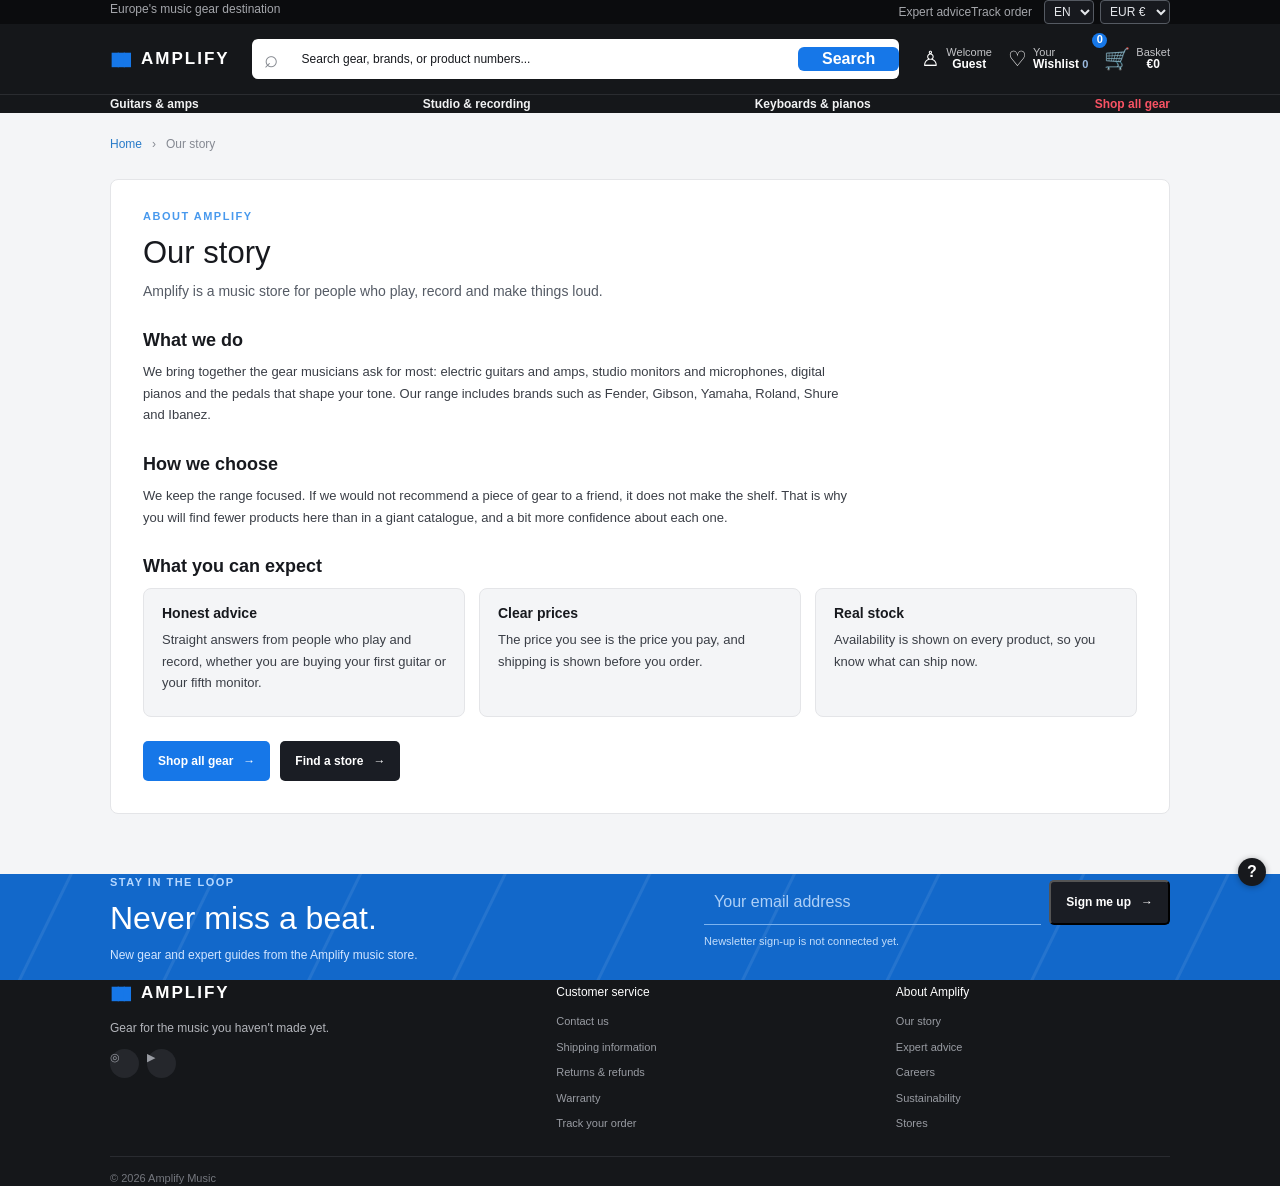
==== about.html @ 204744a4 "Add info pages, relink footer, show $ symbol, open basket after adding Co-Authored-By: Claude Sonnet" ====
<!doctype html>
<html lang="en"><head><meta charset="utf-8"><meta name="viewport" content="width=device-width, initial-scale=1"><meta name="theme-color" content="#111317"><meta name="description" content="Amplify is a music store for people who play, record and make things loud."><title>Our story — Amplify</title><link href="https://cdn.jsdelivr.net/npm/bootstrap@5.3.8/dist/css/bootstrap.min.css" rel="stylesheet" integrity="sha384-sRIl4kxILFvY47J16cr9ZwB07vP4J8+LH7qKQnuqkuIAvNWLzeN8tE5YBujZqJLB" crossorigin="anonymous">
  <link rel="stylesheet" href="style.css"><script src="https://cdn.jsdelivr.net/npm/bootstrap@5.3.8/dist/js/bootstrap.bundle.min.js" integrity="sha384-FKyoEForCGlyvwx9Hj09JcYn3nv7wiPVlz7YYwJrWVcXK/BmnVDxM+D2scQbITxI" crossorigin="anonymous" defer></script>
<script src="script.js" defer></script></head>
<body><div class="topline"><div class="wrap topline-inner"><span>Europe's music gear destination</span><div><a href="index.html#support">Expert advice</a><a href="checkout.html#order-history">Track order</a><div class="locale-controls" aria-label="Language and currency"><label class="visually-hidden" for="language-select">Language</label><select id="language-select" aria-label="Language"><option value="en">EN</option><option value="ru">RU</option><option value="uk">UA</option></select><label class="visually-hidden" for="currency-select">Currency</label><select id="currency-select" aria-label="Currency" title="Indicative project exchange rates"><option value="EUR">EUR €</option><option value="USD">USD $</option><option value="UAH">UAH ₴</option></select></div></div></div></div>
<header class="site-header"><div class="wrap header-main"><button class="menu-toggle navbar-toggler navbar-dark" type="button" data-bs-toggle="collapse" data-bs-target="#mainNav" aria-controls="mainNav" aria-expanded="true" aria-label="Toggle navigation"><span class="navbar-toggler-icon"></span></button><a class="logo" href="index.html"><span class="soundmark">▮▮▮</span> AMPLIFY</a><form class="search" role="search"><label class="visually-hidden" for="search">Search products</label><span aria-hidden="true">⌕</span><input id="search" class="form-control" type="search" placeholder="Search gear, brands, or product numbers..."><button class="btn btn-primary px-4" type="submit">Search</button></form><nav class="quick-links d-flex align-items-center gap-3 ms-lg-auto" aria-label="Account"><button class="auth-trigger" type="button" data-bs-toggle="modal" data-bs-target="#authModal"><span>♙</span><small>Welcome<strong class="account-label">Guest</strong></small></button><a href="wishlist.html" class="wishlist-link"><span>♡</span><small>Your<strong>Wishlist <i class="wishlist-count">0</i></strong></small></a><button class="cart-trigger" type="button" data-bs-toggle="offcanvas" data-bs-target="#cartDrawer" aria-controls="cartDrawer"><span>🛒</span><small><i class="cart-count">0</i> Basket<strong class="cart-total">€0</strong></small></button></nav></div><nav class="category-nav collapse show" id="mainNav" aria-label="Main navigation"><div class="wrap nav-inner"><a href="catalog.html?category=guitar">Guitars & amps</a><a href="catalog.html?category=studio">Studio & recording</a><a href="catalog.html?category=keys">Keyboards & pianos</a><a class="sale-link" href="catalog.html">Shop all gear</a></div></nav></header>
<main class="info-main"><!-- Placeholder details (contacts, addresses, delivery times, policy terms): replace with your real information. --><div class="wrap breadcrumbs"><a href="index.html">Home</a><span>›</span><span>Our story</span></div><section class="wrap info-page"><p class="eyebrow">ABOUT AMPLIFY</p><h1>Our story</h1><p class="info-lead">Amplify is a music store for people who play, record and make things loud.</p><h2>What we do</h2>
<p>We bring together the gear musicians ask for most: electric guitars and amps, studio monitors and microphones, digital pianos and the pedals that shape your tone. Our range includes brands such as Fender, Gibson, Yamaha, Roland, Shure and Ibanez.</p>
<h2>How we choose</h2>
<p>We keep the range focused. If we would not recommend a piece of gear to a friend, it does not make the shelf. That is why you will find fewer products here than in a giant catalogue, and a bit more confidence about each one.</p>
<h2>What you can expect</h2>
<div class="info-grid">
  <article class="info-card"><h3>Honest advice</h3><p>Straight answers from people who play and record, whether you are buying your first guitar or your fifth monitor.</p></article>
  <article class="info-card"><h3>Clear prices</h3><p>The price you see is the price you pay, and shipping is shown before you order.</p></article>
  <article class="info-card"><h3>Real stock</h3><p>Availability is shown on every product, so you know what can ship now.</p></article>
</div>
<div class="info-actions">
  <a class="button primary" href="catalog.html">Shop all gear <span>→</span></a>
  <a class="button dark" href="stores.html">Find a store <span>→</span></a>
</div></section></main>
<section class="newsletter"><div class="wrap newsletter-inner"><div><p class="eyebrow">STAY IN THE LOOP</p><h2>Never miss a beat.</h2><p>New gear and expert guides from the Amplify music store.</p></div><form id="newsletter-form"><label class="sr-only" for="email">Your email address</label><input id="email" type="email" required placeholder="Your email address"><button class="button dark">Sign me up <span>→</span></button><small>Newsletter sign-up is not connected yet.</small><p class="form-message" aria-live="polite"></p></form></div></section>
<footer id="footer"><div class="wrap footer-grid"><div class="footer-brand"><a class="logo" href="index.html"><span class="soundmark">▮▮▮</span> AMPLIFY</a><p>Gear for the music you haven't made yet.</p><div class="social"><a href="#instagram" aria-label="Instagram">◎</a><a href="#youtube" aria-label="YouTube">▶</a></div></div><div><h3>Customer service</h3><a href="contact.html">Contact us</a><a href="shipping.html">Shipping information</a><a href="warranty.html#returns">Returns & refunds</a><a href="warranty.html">Warranty</a><a href="checkout.html#order-history">Track your order</a></div><div><h3>About Amplify</h3><a href="about.html">Our story</a><a href="#footer">Expert advice</a><a href="#footer">Careers</a><a href="#footer">Sustainability</a><a href="stores.html">Stores</a></div></div><div class="wrap copyright">© 2026 Amplify Music</div></footer>
<div class="offcanvas offcanvas-end cart-drawer" tabindex="-1" id="cartDrawer" aria-labelledby="cartDrawerTitle"><div class="offcanvas-header drawer-heading"><div><p class="eyebrow">YOUR PICKS</p><h2 class="offcanvas-title" id="cartDrawerTitle">Your basket <span class="drawer-count"></span></h2></div><button type="button" class="btn-close" data-bs-dismiss="offcanvas" aria-label="Close basket"></button></div><div class="offcanvas-body d-flex flex-column"><div class="cart-items flex-grow-1"></div><div class="cart-summary"><p><span>Subtotal</span><strong class="drawer-total"></strong></p><a class="btn btn-primary w-100 checkout-link" href="checkout.html">Checkout →</a><a class="continue-shopping" href="catalog.html" data-bs-dismiss="offcanvas">Continue shopping</a></div></div></div>
<div class="modal fade" id="authModal" tabindex="-1" aria-labelledby="auth-title" aria-hidden="true"><div class="modal-dialog modal-dialog-centered"><div class="modal-content"><div class="modal-header border-0 pb-0"><a class="logo modal-logo" href="index.html"><span class="soundmark">▮▮▮</span> AMPLIFY</a><button type="button" class="btn-close" data-bs-dismiss="modal" aria-label="Close profile"></button></div><div class="modal-body pt-2"><p class="eyebrow">YOUR PROFILE</p><h2 id="auth-title">Your profile</h2><p>This profile is stored only in this browser. No password or real account is used.</p><form class="auth-form" id="register-form"><label>Your name<input class="form-control" type="text" name="name" autocomplete="name" required></label><label>Email address<input class="form-control" type="email" name="email" autocomplete="email" required></label><p class="auth-message" aria-live="polite"></p><button class="btn btn-primary w-100" type="submit">Save profile</button></form></div></div></div></div><div class="toast-container position-fixed bottom-0 end-0 p-3"><div id="appToast" class="toast text-bg-dark border-0" role="status" aria-live="polite" aria-atomic="true"><div class="d-flex"><div class="toast-body"></div><button type="button" class="btn-close btn-close-white me-2 m-auto" data-bs-dismiss="toast" aria-label="Close"></button></div></div></div><button class="help-button" aria-label="Help">?</button></body></html>
---- style.css ----
:root {
  --bs-body-bg: #121418;
  --bs-body-color: #17191e;
  --bs-primary: #1677e8;
  --bs-primary-rgb: 22,119,232;
  --bs-dark: #1a1d24;
  --bs-dark-rgb: 26,29,36;
  --bs-link-color: #64aaff;
  --bs-link-hover-color: #9bcaff;
  --amplify-ink: #17191e;
  --amplify-muted: #858992;
  --amplify-line: #e4e5e8;
  --amplify-pale: #f4f5f7;
}

body {
  font-family: Arial,Helvetica,sans-serif;
  background: #fff;
  color: var(--amplify-ink);
}

a {
  text-decoration: none;
}

.wrap {
  width: min(1060px,calc(100% - 48px));
  margin-inline: auto;
}

.btn-primary {
  --bs-btn-bg: var(--bs-primary);
  --bs-btn-border-color: var(--bs-primary);
  --bs-btn-hover-bg: #0863cc;
  --bs-btn-hover-border-color: #0863cc;
}

.topline {
  background: #0b0c0e;
  color: #a4a6ab;
  font-size: 12px;
}

.topline a {
  color: inherit;
}

.topline-inner {
  display: flex;
  justify-content: space-between;
}

.site-header {
  background: #15171a;
  color: #fff;
}

.navbar {
  min-height: 70px;
}

.header-main {
  display: flex;
  align-items: center;
  gap: 22px;
  min-height: 70px;
}

.logo {
  display: inline-flex;
  align-items: center;
  gap: 9px;
  color: #fff!important;
  font-size: 17px;
  font-weight: 700;
  letter-spacing: 2px;
  white-space: nowrap;
}

.soundmark {
  color: var(--bs-primary);
  font-size: 18px;
  letter-spacing: -4px;
  margin-right: 4px;
}

.search {
  height: 40px;
  flex: 1;
  min-width: 180px;
  display: flex;
  align-items: center;
  border-radius: 6px;
  overflow: hidden;
  background: #fff;
}

.search>span {
  color: #858990;
  font-size: 24px;
  padding: 0 12px;
}

.search input {
  background-color: #fff!important;
  color: #17191e!important;
  -webkit-text-fill-color: #17191e;
  border: 0;
  border-radius: 0;
  box-shadow: none!important;
  font-size: 12px;
}

.search input.form-control {
  background-color: #fff!important;
  color: #17191e!important;
  -webkit-text-fill-color: #17191e!important;
  opacity: 1;
}

.search input::placeholder {
  color: #70757d!important;
  opacity: 1;
}

.locale-controls {
  display: inline-flex;
  align-items: center;
  gap: 6px;
  margin-left: 12px;
}

.locale-controls select {
  color: #e5e7eb;
  background: #17191e;
  border: 1px solid #555a62;
  border-radius: 4px;
  padding: 3px 5px;
  font: inherit;
  font-size: 12px;
}

.locale-controls select:focus-visible {
  outline: 2px solid #64aaff;
  outline-offset: 2px;
}

.quick-links button,.quick-links a {
  font: inherit;
  color: #fff;
  border: 0;
  background: transparent;
  padding: 0;
  display: flex;
  gap: 6px;
  align-items: center;
  position: relative;
  cursor: pointer;
}

.modal-content {
  color: #f1f3f5;
}

.modal-content p:not(.eyebrow),.modal-content label {
  color: #d5d9df;
}

.modal-content .btn-close {
  filter: invert(1);
}

.auth-form input {
  color: #17191e;
  background: #fff;
}

.quick-links>button>span,.quick-links>a>span {
  font-size: 21px;
}

.quick-links small {
  display: grid;
  font-size: 11px;
  color: #c4c5c8;
  line-height: 1.1;
}

.quick-links strong {
  font-size: 12px;
  color: white;
}

.cart-count {
  position: absolute;
  top: -10px;
  left: -12px;
  width: 15px;
  height: 15px;
  border-radius: 50%;
  background: var(--bs-primary);
  font-style: normal;
  text-align: center;
  color: white;
  font-weight: 700;
}

.wishlist-count {
  font-style: normal;
  color: #9bbbe1;
  font-size: 11px;
}

.logout-trigger {
  font-size: 11px;
  border: 1px solid #575a60!important;
  border-radius: 4px;
  padding: 5px 7px!important;
}

.category-nav {
  border-top: 1px solid #2a2c30;
}

.category-nav nav,.nav-inner {
  display: flex;
  align-items: center;
  justify-content: space-between;
  gap: 10px;
}

.category-nav a {
  color: #f1f2f3;
  font-size: 12px;
  font-weight: 600;
}

.category-nav a:hover {
  color: #8fc2ff;
}

.sale-link {
  color: #fa5364!important;
}

.menu-toggle {
  display: none;
}

.hero {
  min-height: 460px;
  color: #fff;
  position: relative;
  overflow: hidden;
  background: linear-gradient(90deg,rgba(8,9,11,.97),rgba(8,9,11,.72) 42%,rgba(8,9,11,.16)),url('https://images.unsplash.com/photo-1506157786151-b8491531f063?auto=format&fit=crop&w=2000&q=85') center 43%/cover,#101114;
}

.hero-content {
  position: relative;
  padding-top: 60px;
  padding-bottom: 20px;
}

.eyebrow {
  color: #4899ed;
  font-size: 11px;
  letter-spacing: 1.5px;
  font-weight: 700;
  margin: 0 0 9px;
}

.hero h1 {
  font-size: clamp(44px,6vw,64px);
  line-height: 1.02;
  letter-spacing: -2.6px;
  font-weight: 500;
  margin: 0 0 17px;
}

.hero-copy {
  max-width: 440px;
  color: #c7c8cc;
  font-size: 14px;
  margin-bottom: 24px;
}

.vertical-note {
  position: absolute;
  right: 20px;
  top: 48%;
  writing-mode: vertical-rl;
  font-size: 11px;
  letter-spacing: 2px;
  color: #a7a9ad;
}

.benefits {
  background: white;
  border-bottom: 1px solid var(--amplify-line);
}

.benefit {
  display: flex;
  align-items: center;
  gap: 11px;
}

.benefit-icon {
  display: grid;
  place-items: center;
  flex: 0 0 36px;
  height: 36px;
  border-radius: 50%;
  background: #eff6fd;
  color: #3989dc;
  font-size: 21px;
}

.benefit strong,.benefit small {
  display: block;
}

.benefit strong {
  font-size: 12px;
}

.benefit small {
  font-size: 11px;
  color: var(--amplify-muted);
  margin-top: 3px;
}

.section-gray {
  background: var(--amplify-pale);
}

.discovery h2,.bestsellers h2,.brands h2 {
  font-size: 28px;
  line-height: 1.2;
  letter-spacing: -.8px;
  font-weight: 500;
  margin: 0;
}

.text-link {
  color: #2378cc;
  font-size: 12px;
  font-weight: 700;
}

.text-link span {
  font-size: 17px;
  margin-left: 8px;
}

.category-card {
  height: 116px;
  border: 1px solid #dadce0;
  border-radius: 9px;
  padding: 14px;
  background-size: cover;
  background-position: center;
  position: relative;
  overflow: hidden;
  color: #17191e;
}

.category-card:before {
  content: "";
  position: absolute;
  inset: 0;
  background: linear-gradient(90deg,rgba(255,255,255,.98),rgba(255,255,255,.74) 44%,rgba(255,255,255,.03));
}

.category-card>span,.category-card>b {
  position: relative;
}

.category-card>span {
  font-size: 12px;
}

.category-card small {
  display: block;
  color: #92969b;
  font-size: 11px;
  margin-top: 7px;
}

.category-card>b {
  display: grid;
  place-items: center;
  width: 25px;
  height: 25px;
  border-radius: 50%;
  background: #fff;
  color: #17191e;
}

.guitar {
  background-image: url('https://images.unsplash.com/photo-1564186763535-ebb21ef5277f?auto=format&fit=crop&w=700&q=80');
}

.synth {
  background-image: url('https://images.unsplash.com/photo-1593078166039-c987c1e2b7b0?auto=format&fit=crop&w=700&q=80');
}

.studio {
  background-image: url('https://images.unsplash.com/photo-1598488035139-bdbb2231ce04?auto=format&fit=crop&w=700&q=80');
}

.promo {
  height: 216px;
  border-radius: 9px;
  padding: 35px 26px;
  color: #fff;
  background-size: cover;
  background-position: center;
  position: relative;
  overflow: hidden;
}

.promo:before {
  content: "";
  position: absolute;
  inset: 0;
  background: linear-gradient(90deg,rgba(9,10,13,.91),rgba(9,10,13,.28));
}

.promo>* {
  position: relative;
}

.promo h2 {
  font-size: 30px;
  line-height: 1.05;
  font-weight: 500;
  margin: 0 0 8px;
}

.promo p:not(.eyebrow) {
  font-size: 12px;
  color: #ddd;
}

.studio-promo {
  background-image: url('https://images.unsplash.com/photo-1598488035139-bdbb2231ce04?auto=format&fit=crop&w=1100&q=80');
}

.guitar-promo {
  background-image: url('https://images.unsplash.com/photo-1564186763535-ebb21ef5277f?auto=format&fit=crop&w=900&q=80');
}

.filters {
  padding: 3px;
  background: #f0f1f3;
  border-radius: 7px;
}

.filters .btn {
  border: 0;
  font-size: 12px;
  color: #6c7078;
}

.filters .btn.active {
  background: #fff;
  color: #1975d2;
  box-shadow: 0 1px 4px #0001;
}

.product-card {
  border: 1px solid var(--amplify-line);
  border-radius: 8px;
  overflow: hidden;
  background: #fff;
  color: var(--amplify-ink);
  height: 100%;
  transition: box-shadow .2s,transform .2s;
}

.product-card:hover {
  box-shadow: 0 8px 24px #20273514;
  transform: translateY(-2px);
}

.product-image {
  height: 165px;
  background-size: cover;
  background-position: center;
  position: relative;
  background-color: #f2f3f5;
}

.product-image img {
  width: 100%;
  height: 100%;
  object-fit: cover;
  display: block;
}

.tag {
  position: absolute;
  left: 11px;
  top: 11px;
  background: #15171a;
  color: #fff;
  border-radius: 3px;
  padding: 5px 7px;
  font-size: 11px;
  font-weight: 700;
  letter-spacing: .5px;
}

.favorite {
  position: absolute;
  right: 9px;
  top: 9px;
  width: 29px;
  height: 29px;
  border: 0;
  border-radius: 50%;
  background: #fff;
  font-size: 18px;
  cursor: pointer;
  color: #858990;
}

.favorite.selected {
  color: #ed5364;
}

.product-info {
  padding: 13px;
}

.brand {
  font-size: 11px;
  letter-spacing: 1px;
  color: #8a8e95;
  font-weight: 700;
  margin-bottom: 5px;
}

.product-info h3 {
  font-size: 12px;
  line-height: 1.4;
  font-weight: 500;
  min-height: 31px;
  margin: 0;
}

.rating {
  font-size: 11px;
  margin: 9px 0;
  color: #5e6268;
}

.rating small {
  color: #999;
}

.price {
  font-size: 19px;
  font-weight: 700;
}

.stock {
  font-size: 11px;
  color: #26875a;
  font-weight: 600;
  margin: 5px 0 10px;
}

.stock:before {
  content: "●";
  font-size: 11px;
  margin-right: 5px;
  color: #39b879;
}

.add-cart {
  width: 100%;
  font-size: 12px;
  font-weight: 700;
}

.brands .brand-list {
  border-top: 1px solid #dedfe2;
  border-bottom: 1px solid #dedfe2;
  color: #85878b;
  font-size: 15px;
  font-weight: 700;
}

.brand-list span:first-child {
  font-family: Georgia,serif;
  font-style: italic;
  font-size: 20px;
}

.newsletter {
  color: white;
  background: #1268ca repeating-linear-gradient(116deg,transparent 0 62px,rgba(255,255,255,.08) 63px 65px,transparent 66px 130px);
}

.newsletter .eyebrow {
  color: #b7d8ff;
}

.newsletter h2 {
  font-size: 32px;
}

.newsletter p:not(.eyebrow) {
  font-size: 12px;
  color: #d2e5ff;
}

.newsletter .form-control {
  background: transparent;
  color: #fff;
  border: 0;
  border-bottom: 1px solid #7cb3ef;
  border-radius: 0;
}

.newsletter .form-control::placeholder {
  color: #aed0f7;
}

.newsletter small {
  font-size: 11px;
  color: #c3ddfa;
}

footer {
  background: #15171a;
  color: #b3b5bb;
}

footer .logo {
  color: white!important;
}

.footer-brand p {
  font-size: 12px;
  margin: 12px 0;
}

.social {
  display: flex;
  gap: 8px;
}

.social a {
  width: 29px;
  height: 29px;
  border-radius: 50%;
  background: #25272c;
  display: grid;
  place-items: center;
  color: white;
}

.footer-grid h3,footer h3 {
  color: #fff;
  font-size: 12px;
  margin: 5px 0 14px;
}

.footer-grid a:not(.logo),footer .container>div>a:not(.logo) {
  display: block;
  font-size: 11px;
  color: #999ca3;
  margin-bottom: 9px;
}

.copyright {
  border-top: 1px solid #292b30;
  padding-top: 13px;
  margin-top: 15px;
  font-size: 11px;
  color: #74777e;
}

.toast-container {
  z-index: 1090;
}

.modal-content {
  color: #f1f3f5;
  background: #17191e;
  border: 0;
  border-radius: 10px;
}

.modal-content p:not(.eyebrow),.modal-content label {
  color: #d5d9df;
}

.modal-content .form-control {
  background: #fff;
  color: #17191e;
}

.modal-logo {
  font-size: 15px;
}

.modal-body h2 {
  font-size: 24px;
  margin: 0 0 17px;
  font-weight: 600;
}

.auth-form label {
  display: grid;
  gap: 6px;
  font-size: 12px;
  font-weight: 600;
  margin: 12px 0;
}

.auth-message {
  min-height: 15px;
  font-size: 12px;
  color: #bb3543;
  margin: 7px 0;
}

.offcanvas {
  color: var(--amplify-ink);
}

.cart-drawer {
  --bs-offcanvas-bg: #fff;
  --bs-offcanvas-color: var(--amplify-ink);
  width: min(440px,100%)!important;
}

.drawer-heading .eyebrow {
  margin: 0 0 4px;
}

.drawer-heading h2 {
  font-size: 20px;
  font-weight: 600;
  margin: 0;
}

.drawer-count {
  font-size: 14px;
  color: var(--amplify-muted);
  font-weight: 400;
}

.cart-line {
  display: grid;
  grid-template-columns: 72px 1fr auto;
  gap: 12px;
  padding: 16px 0;
  border-bottom: 1px solid var(--amplify-line);
}

.cart-line img,.checkout-item img {
  width: 72px;
  height: 72px;
  object-fit: cover;
  border-radius: 5px;
  background: var(--amplify-pale);
}

.cart-line-info {
  display: flex;
  flex-direction: column;
  align-items: flex-start;
  gap: 4px;
  min-width: 0;
}

.cart-line-info>strong {
  font-size: 12px;
}

.cart-line-info>small {
  font-size: 11px;
  color: var(--amplify-muted);
}

.quantity-control {
  display: flex;
  align-items: center;
  gap: 12px;
  border: 1px solid var(--amplify-line);
  border-radius: 4px;
  margin-top: 5px;
}

.quantity-control button {
  width: 25px;
  height: 24px;
  border: 0;
  background: #f5f6f8;
}

.cart-line-price {
  display: flex;
  flex-direction: column;
  align-items: flex-end;
  justify-content: space-between;
}

.cart-line-price strong {
  font-size: 12px;
}

.cart-line-price button {
  border: 0;
  background: transparent;
  color: #888c94;
  font-size: 11px;
  text-decoration: underline;
}

.cart-summary {
  border-top: 1px solid var(--amplify-line);
  padding-top: 14px;
}

.cart-summary>p {
  display: flex;
  justify-content: space-between;
  margin: 0 0 5px;
  font-size: 12px;
}

.continue-shopping {
  display: block;
  text-align: center;
  color: #287bc9;
  font-size: 12px;
  padding: 8px;
}

.cart-empty {
  text-align: center;
  padding: 55px 8px;
}

.checkout-link.disabled {
  opacity: .45;
  pointer-events: none;
}

.breadcrumbs {
  display: flex;
  gap: 10px;
  align-items: center;
  padding: 22px 0 26px;
  font-size: 12px;
  color: var(--amplify-muted);
}

.breadcrumbs a {
  color: #287bc9;
}

.catalog-main,.wishlist-main,.checkout-main {
  background: var(--amplify-pale);
  padding-bottom: 60px;
  min-height: 70vh;
}

.catalog-intro h1,.wishlist-content h1,.checkout-form-panel h1 {
  font-size: 31px;
  font-weight: 500;
  margin: 0 0 7px;
}

.catalog-intro>p:last-child,.wishlist-subtitle {
  font-size: 12px;
  color: #747881;
}

.catalog-sidebar,.checkout-form-panel,.checkout-summary {
  background: #fff;
  border: 1px solid var(--amplify-line);
  border-radius: 8px;
  padding: 17px;
}

.sidebar-title {
  display: flex;
  justify-content: space-between;
  align-items: center;
  border-bottom: 1px solid var(--amplify-line);
  padding-bottom: 12px;
}

.sidebar-title h2 {
  font-size: 15px;
  margin: 0;
}

.sidebar-title button {
  font-size: 12px;
  color: #2679cc;
  border: 0;
  background: transparent;
}

.filter-section {
  padding: 14px 0;
  border-bottom: 1px solid var(--amplify-line);
}

.filter-section h3 {
  font-size: 12px;
  margin: 0 0 10px;
}

.filter-section label {
  display: flex;
  align-items: center;
  gap: 8px;
  font-size: 12px;
  margin: 9px 0;
}

.filter-section label small {
  margin-left: auto;
  color: #999;
}

.filter-section input[type=checkbox] {
  accent-color: var(--bs-primary);
}

.price-labels,.catalog-toolbar {
  display: flex;
  justify-content: space-between;
  font-size: 12px;
}

.filter-section input[type=range] {
  width: 100%;
  accent-color: var(--bs-primary);
}

.catalog-toolbar {
  align-items: center;
  margin-bottom: 10px;
}

.catalog-toolbar select {
  border: 1px solid var(--amplify-line);
  border-radius: 5px;
  padding: 7px;
  background: #fff;
}

.catalog-grid .product-image {
  height: 190px;
}

.catalog-grid .product-info {
  padding: 11px;
}

.catalog-grid .price {
  font-size: 16px;
}

.product-card h3 a {
  color: inherit;
}

.product-card h3 a:hover,.product-card h3 a:focus-visible {
  color: var(--bs-primary);
}

.product-detail-panel:not([hidden]) {
  margin-bottom: 2rem;
}

.product-detail-card {
  display: grid;
  grid-template-columns: minmax(260px, 42%) 1fr;
  gap: 2rem;
  align-items: center;
  padding: 1.5rem;
  border: 1px solid var(--amplify-line);
  border-radius: 8px;
  background: #fff;
}

.product-detail-card img {
  width: 100%;
  max-height: 360px;
  object-fit: cover;
  border-radius: 6px;
}

.product-detail-card h2 {
  font-size: clamp(1.4rem, 3vw, 2.1rem);
}

.product-detail-card .price {
  font-size: 1.5rem;
  font-weight: 700;
}

.product-card .stock.out-of-stock,.product-detail-card .out-of-stock {
  color: #a13434;
}

@media (max-width: 575.98px) {
.product-detail-card {
    grid-template-columns: 1fr;
    gap: 1rem;
    padding: 1rem;
  }
}

.catalog-empty {
  grid-column: 1/-1;
  background: white;
  border: 1px solid var(--amplify-line);
  border-radius: 8px;
  padding: 35px;
  text-align: center;
  color: #767a82;
}

.wishlist-content {
  padding-top: 8px;
}

.wishlist-grid .product-image {
  height: 145px;
}

.checkout-layout {
  display: grid;
  grid-template-columns: minmax(0,1.2fr) minmax(290px,.8fr);
  gap: 20px;
  align-items: start;
  padding-bottom: 55px;
}

.checkout-form-panel fieldset {
  border: 0;
  border-top: 1px solid var(--amplify-line);
  padding: 12px 0;
  margin: 0;
}

.checkout-form-panel legend {
  font-size: 13px;
  font-weight: 700;
}

.checkout-form-panel form>label {
  display: grid;
  gap: 6px;
  font-size: 12px;
  font-weight: 600;
  margin: 12px 0;
}

.checkout-form-panel form>fieldset>label {
  display: flex;
  align-items: center;
  gap: 10px;
  border: 1px solid var(--amplify-line);
  border-radius: 6px;
  padding: 12px;
  margin: 10px 0 0;
  font-size: 12px;
  font-weight: 600;
  cursor: pointer;
}

.checkout-form-panel textarea {
  width: 100%;
  min-height: 96px;
  border: 1px solid #dfe1e5;
  border-radius: 5px;
  padding: 10px 11px;
  font: inherit;
  font-size: 12px;
  background: #fff;
  color: var(--amplify-ink);
  resize: vertical;
}

.order-history {
  margin-top: 18px;
  padding-top: 14px;
  border-top: 1px solid var(--amplify-line);
}

.order-history h3 {
  font-size: 14px;
  font-weight: 600;
  margin: 0 0 8px;
}

.order-history-list p {
  font-size: 12px;
  color: #555b65;
  margin: 0 0 6px;
}

.checkout-summary h2 {
  font-size: 16px;
}

.checkout-item {
  display: grid;
  grid-template-columns: 52px 1fr auto;
  gap: 9px;
  align-items: center;
  padding: 10px 0;
  border-bottom: 1px solid var(--amplify-line);
}

.checkout-item img {
  width: 52px;
  height: 52px;
}

.checkout-item div {
  display: grid;
}

.checkout-item strong,.checkout-item>b {
  font-size: 11px;
}

.checkout-item small {
  font-size: 11px;
  color: var(--amplify-muted);
}

.checkout-totals p {
  display: flex;
  justify-content: space-between;
  font-size: 12px;
}

.checkout-totals .total-line {
  border-top: 1px solid var(--amplify-line);
  padding-top: 11px;
  font-size: 13px;
  font-weight: 700;
}

.checkout-empty {
  font-size: 12px;
  color: var(--amplify-muted);
  padding: 12px 0;
}

.checkout-secure {
  flex: 1;
  text-align: center;
  color: #d2d4d8;
  font-size: 12px;
}

@media(max-width:991.98px) {
.header-main {
    flex-wrap: wrap;
  }

.quick-links {
    padding: 10px 0;
  }

.category-nav nav,.nav-inner {
    justify-content: flex-start!important;
    gap: 15px 25px!important;
  }

.checkout-layout {
    grid-template-columns: 1fr;
  }

.checkout-summary {
    order: -1;
  }
}

@media(max-width:575.98px) {
.wrap {
    width: calc(100% - 32px);
  }

.topline .container>div a:first-child {
    display: none;
  }

.header-main {
    gap: 12px;
  }

.menu-toggle {
    display: block;
    border: 0;
    background: transparent;
    color: #fff;
    font-size: 20px;
  }

.hero {
    min-height: 440px;
    background-position: 60% center;
  }

.hero-content {
    padding-top: 48px;
  }

.vertical-note {
    right: 8px;
  }

.benefit-icon {
    flex-basis: 31px;
    height: 31px;
  }

.benefit strong {
    font-size: 11px;
  }

.benefit small {
    font-size: 11px;
  }

.category-card {
    height: 104px;
    padding: 10px;
  }

.category-card>span {
    font-size: 12px;
  }

.promo {
    height: 205px;
    padding: 27px 20px;
  }

.promo h2 {
    font-size: 27px;
  }

.product-image,.catalog-grid .product-image,.wishlist-grid .product-image {
    height: 125px;
  }

.product-info,.catalog-grid .product-info,.wishlist-grid .product-info {
    padding: 9px;
  }

.product-info h3 {
    font-size: 12px;
  }

.price {
    font-size: 16px;
  }

.cart-line {
    grid-template-columns: 58px 1fr auto;
    gap: 9px;
  }

.cart-line img {
    width: 58px;
    height: 58px;
  }

.newsletter-inner {
    display: grid;
    grid-template-columns: 1fr;
    gap: 18px;
  }

.footer-grid {
    display: grid;
    grid-template-columns: repeat(2,1fr);
    gap: 20px;
  }

.footer-grid .footer-brand {
    grid-column: 1/-1;
  }
}

.newsletter-inner {
  display: grid;
  grid-template-columns: 1.2fr 1fr;
  align-items: center;
  gap: 35px;
}

.newsletter-inner form {
  display: grid;
  grid-template-columns: 1fr auto;
  gap: 8px;
}

.newsletter-inner input {
  background: transparent;
  color: #fff;
  border: 0;
  border-bottom: 1px solid #7cb3ef;
  padding: 10px;
}

.newsletter-inner input::placeholder {
  color: #aed0f7;
}

.newsletter-inner small,.newsletter-inner .form-message {
  grid-column: 1/-1;
}

.footer-grid {
  display: grid;
  grid-template-columns: 1.35fr 1fr .9fr;
  gap: 35px;
}

.help-button {
  position: fixed;
  right: 14px;
  bottom: 14px;
  z-index: 1020;
  border: 0;
  border-radius: 50%;
  width: 28px;
  height: 28px;
  background: #17191d;
  color: #fff;
  font-weight: 700;
  box-shadow: 0 1px 6px #0005;
}

.wishlist-empty {
  padding: 50px 20px;
  text-align: center;
  background: #fff;
  border: 1px solid var(--amplify-line);
  border-radius: 8px;
}

.wishlist-empty h2 {
  font-size: 19px;
  font-weight: 500;
}

.wishlist-empty p {
  color: var(--amplify-muted);
  font-size: 12px;
}

.wishlist-page-count {
  color: var(--amplify-muted);
  font-size: 18px;
}

.search button {
  border: 0;
  background: var(--bs-primary);
  color: #fff;
  padding: 0 20px;
  font-weight: 700;
}

.search button:hover {
  background: #0863cc;
}

.sr-only {
  position: absolute;
  width: 1px;
  height: 1px;
  padding: 0;
  margin: -1px;
  overflow: hidden;
  clip: rect(0,0,0,0);
  white-space: nowrap;
  border: 0;
}

.button {
  display: inline-flex;
  align-items: center;
  justify-content: center;
  gap: 10px;
  border-radius: 5px;
  padding: 11px 15px;
  font-size: 12px;
  font-weight: 700;
}

.button.primary {
  background: var(--bs-primary);
  color: #fff;
}

.button.dark {
  background: #1a1d24;
  color: #fff;
}

.newsletter .button.dark {
  height: 100%;
}

.wishlist-empty .button {
  margin-top: 10px;
}

.checkout-form-panel input:not([type=radio]),.checkout-form-panel select {
  width: 100%;
  height: 40px;
  border: 1px solid #dfe1e5;
  border-radius: 5px;
  padding: 0 11px;
  font: inherit;
  font-size: 12px;
  background: #fff;
  color: var(--amplify-ink);
}

.info-main {
  background: var(--amplify-pale);
  padding-bottom: 60px;
  min-height: 70vh;
}

.info-page {
  background: #fff;
  border: 1px solid var(--amplify-line);
  border-radius: 8px;
  padding: 28px 32px 32px;
}

.info-page h1 {
  font-size: 31px;
  font-weight: 500;
  margin: 0 0 10px;
}

.info-lead {
  font-size: 14px;
  color: #555b65;
  max-width: 680px;
  margin: 0 0 22px;
}

.info-page h2 {
  font-size: 18px;
  font-weight: 600;
  margin: 28px 0 10px;
}

.info-page p:not(.eyebrow):not(.info-lead),
.info-page li {
  font-size: 13px;
  line-height: 1.65;
  color: #3a3e46;
}

.info-page p {
  max-width: 720px;
}

.info-page ul,
.info-page ol {
  padding-left: 20px;
  margin: 0 0 12px;
  max-width: 720px;
}

.info-page a:not(.button) {
  color: #287bc9;
}

.info-grid {
  display: grid;
  grid-template-columns: repeat(auto-fit,minmax(220px,1fr));
  gap: 14px;
  margin: 0 0 8px;
}

.info-card {
  background: var(--amplify-pale);
  border: 1px solid var(--amplify-line);
  border-radius: 8px;
  padding: 16px 18px;
}

.info-card h3 {
  font-size: 14px;
  font-weight: 700;
  margin: 0 0 8px;
}

.info-card p {
  margin: 0 0 6px;
}

.info-table {
  width: 100%;
  max-width: 520px;
  border-collapse: collapse;
  font-size: 13px;
  margin: 0 0 12px;
}

.info-table th,
.info-table td {
  padding: 10px 12px;
  border-bottom: 1px solid var(--amplify-line);
  text-align: left;
}

.info-table th {
  font-size: 12px;
  color: #555b65;
}

.info-actions {
  display: flex;
  flex-wrap: wrap;
  gap: 10px;
  margin-top: 24px;
}

@media (max-width: 575.98px) {
  .info-page {
    padding: 20px 16px 24px;
  }

  .info-page h1 {
    font-size: 26px;
  }
}
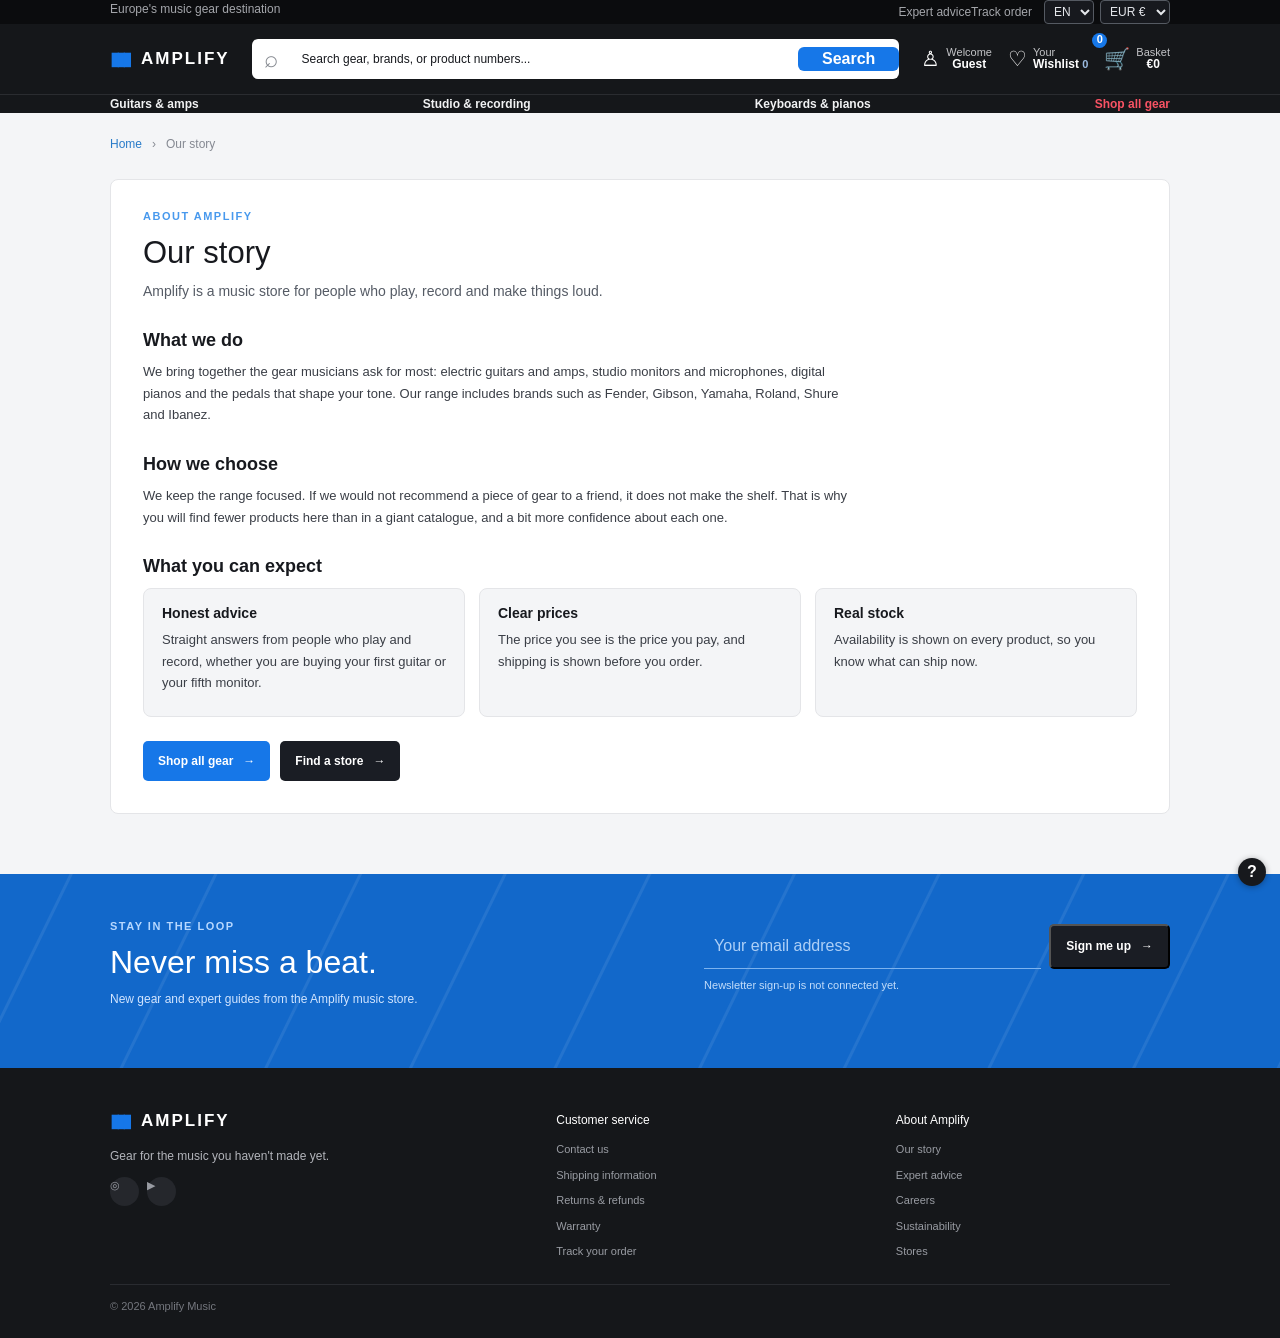
==== commit b172aff1: "Translate info pages, footer and newsletter into Russian and Ukrainian Co-Authored-By: Claude Sonnet" ====
--- a/about.html
+++ b/about.html
@@ -1,7 +1,7 @@
 <!doctype html>
 <html lang="en"><head><meta charset="utf-8"><meta name="viewport" content="width=device-width, initial-scale=1"><meta name="theme-color" content="#111317"><meta name="description" content="Amplify is a music store for people who play, record and make things loud."><title>Our story — Amplify</title><link href="https://cdn.jsdelivr.net/npm/bootstrap@5.3.8/dist/css/bootstrap.min.css" rel="stylesheet" integrity="sha384-sRIl4kxILFvY47J16cr9ZwB07vP4J8+LH7qKQnuqkuIAvNWLzeN8tE5YBujZqJLB" crossorigin="anonymous">
   <link rel="stylesheet" href="style.css"><script src="https://cdn.jsdelivr.net/npm/bootstrap@5.3.8/dist/js/bootstrap.bundle.min.js" integrity="sha384-FKyoEForCGlyvwx9Hj09JcYn3nv7wiPVlz7YYwJrWVcXK/BmnVDxM+D2scQbITxI" crossorigin="anonymous" defer></script>
-<script src="script.js" defer></script></head>
+<script src="translations.js" defer></script><script src="script.js" defer></script></head>
 <body><div class="topline"><div class="wrap topline-inner"><span>Europe's music gear destination</span><div><a href="index.html#support">Expert advice</a><a href="checkout.html#order-history">Track order</a><div class="locale-controls" aria-label="Language and currency"><label class="visually-hidden" for="language-select">Language</label><select id="language-select" aria-label="Language"><option value="en">EN</option><option value="ru">RU</option><option value="uk">UA</option></select><label class="visually-hidden" for="currency-select">Currency</label><select id="currency-select" aria-label="Currency" title="Indicative project exchange rates"><option value="EUR">EUR €</option><option value="USD">USD $</option><option value="UAH">UAH ₴</option></select></div></div></div></div>
 <header class="site-header"><div class="wrap header-main"><button class="menu-toggle navbar-toggler navbar-dark" type="button" data-bs-toggle="collapse" data-bs-target="#mainNav" aria-controls="mainNav" aria-expanded="true" aria-label="Toggle navigation"><span class="navbar-toggler-icon"></span></button><a class="logo" href="index.html"><span class="soundmark">▮▮▮</span> AMPLIFY</a><form class="search" role="search"><label class="visually-hidden" for="search">Search products</label><span aria-hidden="true">⌕</span><input id="search" class="form-control" type="search" placeholder="Search gear, brands, or product numbers..."><button class="btn btn-primary px-4" type="submit">Search</button></form><nav class="quick-links d-flex align-items-center gap-3 ms-lg-auto" aria-label="Account"><button class="auth-trigger" type="button" data-bs-toggle="modal" data-bs-target="#authModal"><span>♙</span><small>Welcome<strong class="account-label">Guest</strong></small></button><a href="wishlist.html" class="wishlist-link"><span>♡</span><small>Your<strong>Wishlist <i class="wishlist-count">0</i></strong></small></a><button class="cart-trigger" type="button" data-bs-toggle="offcanvas" data-bs-target="#cartDrawer" aria-controls="cartDrawer"><span>🛒</span><small><i class="cart-count">0</i> Basket<strong class="cart-total">€0</strong></small></button></nav></div><nav class="category-nav collapse show" id="mainNav" aria-label="Main navigation"><div class="wrap nav-inner"><a href="catalog.html?category=guitar">Guitars & amps</a><a href="catalog.html?category=studio">Studio & recording</a><a href="catalog.html?category=keys">Keyboards & pianos</a><a class="sale-link" href="catalog.html">Shop all gear</a></div></nav></header>
 <main class="info-main"><!-- Placeholder details (contacts, addresses, delivery times, policy terms): replace with your real information. --><div class="wrap breadcrumbs"><a href="index.html">Home</a><span>›</span><span>Our story</span></div><section class="wrap info-page"><p class="eyebrow">ABOUT AMPLIFY</p><h1>Our story</h1><p class="info-lead">Amplify is a music store for people who play, record and make things loud.</p><h2>What we do</h2>
--- a/style.css
+++ b/style.css
@@ -600,6 +600,7 @@
 }
 
 .newsletter {
+  padding: 44px 0;
   color: white;
   background: #1268ca repeating-linear-gradient(116deg,transparent 0 62px,rgba(255,255,255,.08) 63px 65px,transparent 66px 130px);
 }
@@ -635,6 +636,7 @@
 }
 
 footer {
+  padding: 40px 0 24px;
   background: #15171a;
   color: #b3b5bb;
 }
